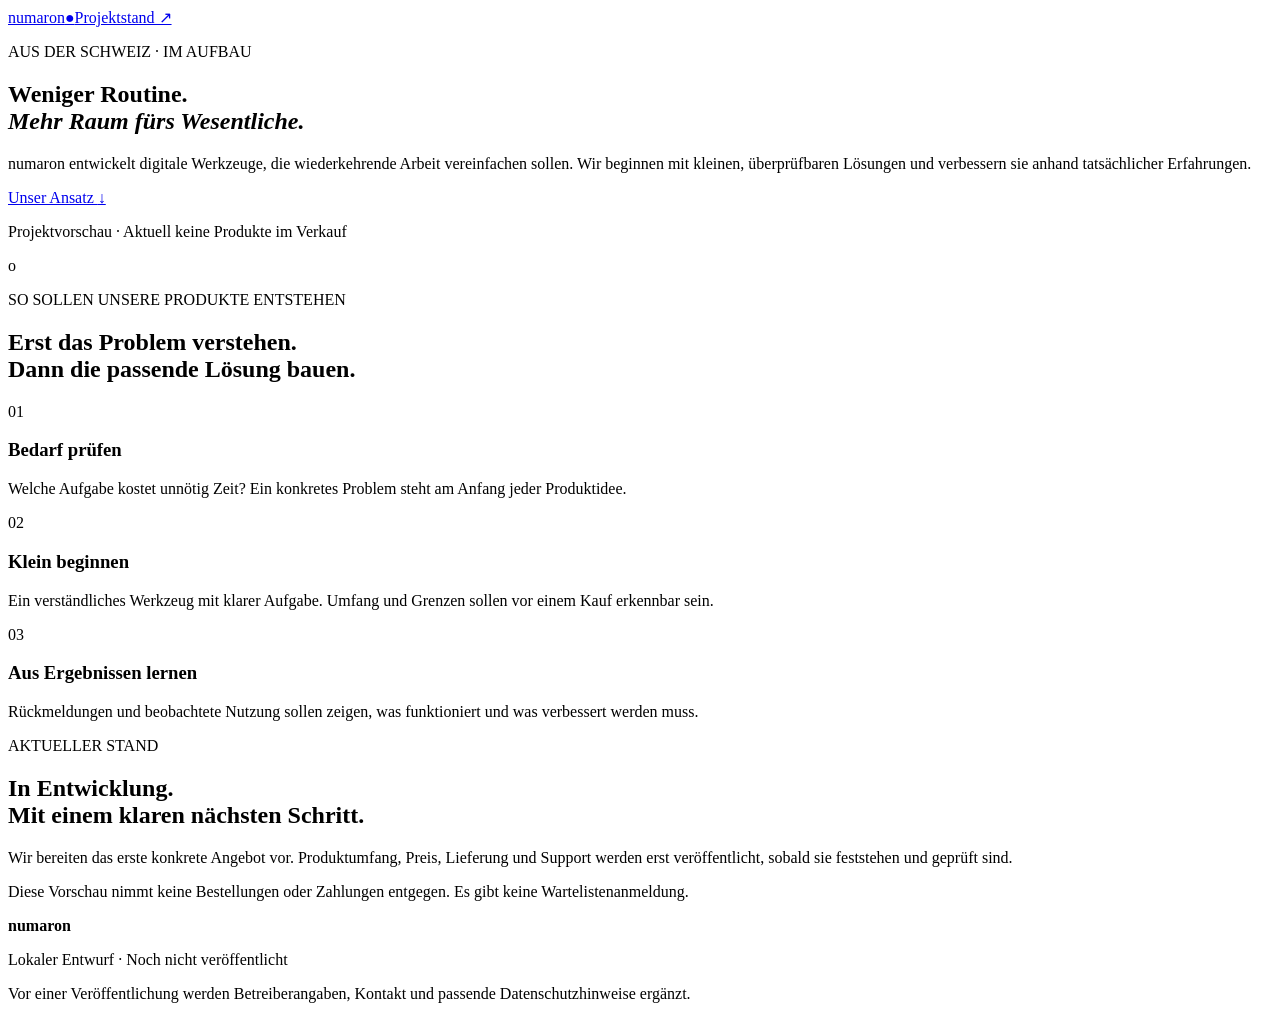
==== web/obolus-public/index.html @ bef94f31 "Add Amplitude events to numaron website and local dashboard" ====
<!doctype html>
<html lang="de">
<head>
  <meta charset="utf-8">
  <meta name="viewport" content="width=device-width, initial-scale=1">
  <meta name="robots" content="noindex, nofollow">
  <meta name="description" content="numaron entwickelt digitale Werkzeuge für einfachere Arbeitsabläufe. Vorschau des Projekts aus der Schweiz.">
  <title>numaron — Digitale Werkzeuge. Klare Ergebnisse.</title>
  <link rel="stylesheet" href="styles.css">
  <script src="https://cdn.amplitude.com/script/f7d07467c3be44b239f7dcea69ec713e.js"></script>
  <script>
    const amplitudeKey = 'f7d07467c3be44b239f7dcea69ec713e';
    if (!amplitudeKey || !window.amplitude || !window.sessionReplay) {
      console.error('[amplitude] SDK unavailable — no events will be sent');
    } else {
      window.amplitude.add(window.sessionReplay.plugin({ sampleRate: 1, serverZone: 'US' }));
      window.amplitude.init(amplitudeKey, {
        serverZone: 'US',
        autocapture: true,
      });
      window.amplitude.track('seite aufgerufen');
    }
  </script>
</head>
<body>
  <header class="wrap"><a class="brand" href="#start" aria-label="numaron Startseite">numaron<span>●</span></a><a href="#stand">Projektstand ↗</a></header>
  <main id="start">
    <section class="hero wrap">
      <p class="eyebrow">AUS DER SCHWEIZ · IM AUFBAU</p>
      <h1>Weniger Routine.<br><em>Mehr Raum fürs Wesentliche.</em></h1>
      <p class="intro">numaron entwickelt digitale Werkzeuge, die wiederkehrende Arbeit vereinfachen sollen. Wir beginnen mit kleinen, überprüfbaren Lösungen und verbessern sie anhand tatsächlicher Erfahrungen.</p>
      <a class="button" href="#ansatz">Unser Ansatz <span aria-hidden="true">↓</span></a>
      <p class="note">Projektvorschau · Aktuell keine Produkte im Verkauf</p>
      <div class="orbit" aria-hidden="true"><div></div><span>o</span></div>
    </section>
    <section id="ansatz" class="wrap approach">
      <p class="eyebrow">SO SOLLEN UNSERE PRODUKTE ENTSTEHEN</p>
      <h2>Erst das Problem verstehen.<br>Dann die passende Lösung bauen.</h2>
      <div class="cards">
        <article><span class="number">01</span><h3>Bedarf prüfen</h3><p>Welche Aufgabe kostet unnötig Zeit? Ein konkretes Problem steht am Anfang jeder Produktidee.</p></article>
        <article><span class="number">02</span><h3>Klein beginnen</h3><p>Ein verständliches Werkzeug mit klarer Aufgabe. Umfang und Grenzen sollen vor einem Kauf erkennbar sein.</p></article>
        <article><span class="number">03</span><h3>Aus Ergebnissen lernen</h3><p>Rückmeldungen und beobachtete Nutzung sollen zeigen, was funktioniert und was verbessert werden muss.</p></article>
      </div>
    </section>
    <section id="stand" class="wrap status">
      <div><p class="eyebrow">AKTUELLER STAND</p><h2>In Entwicklung.<br>Mit einem klaren nächsten Schritt.</h2></div>
      <div><p>Wir bereiten das erste konkrete Angebot vor. Produktumfang, Preis, Lieferung und Support werden erst veröffentlicht, sobald sie feststehen und geprüft sind.</p><p>Diese Vorschau nimmt keine Bestellungen oder Zahlungen entgegen. Es gibt keine Wartelistenanmeldung.</p></div>
    </section>
  </main>
  <footer class="wrap"><strong>numaron</strong><p>Lokaler Entwurf · Noch nicht veröffentlicht</p><p>Vor einer Veröffentlichung werden Betreiberangaben, Kontakt und passende Datenschutzhinweise ergänzt.</p></footer>
</body>
</html>
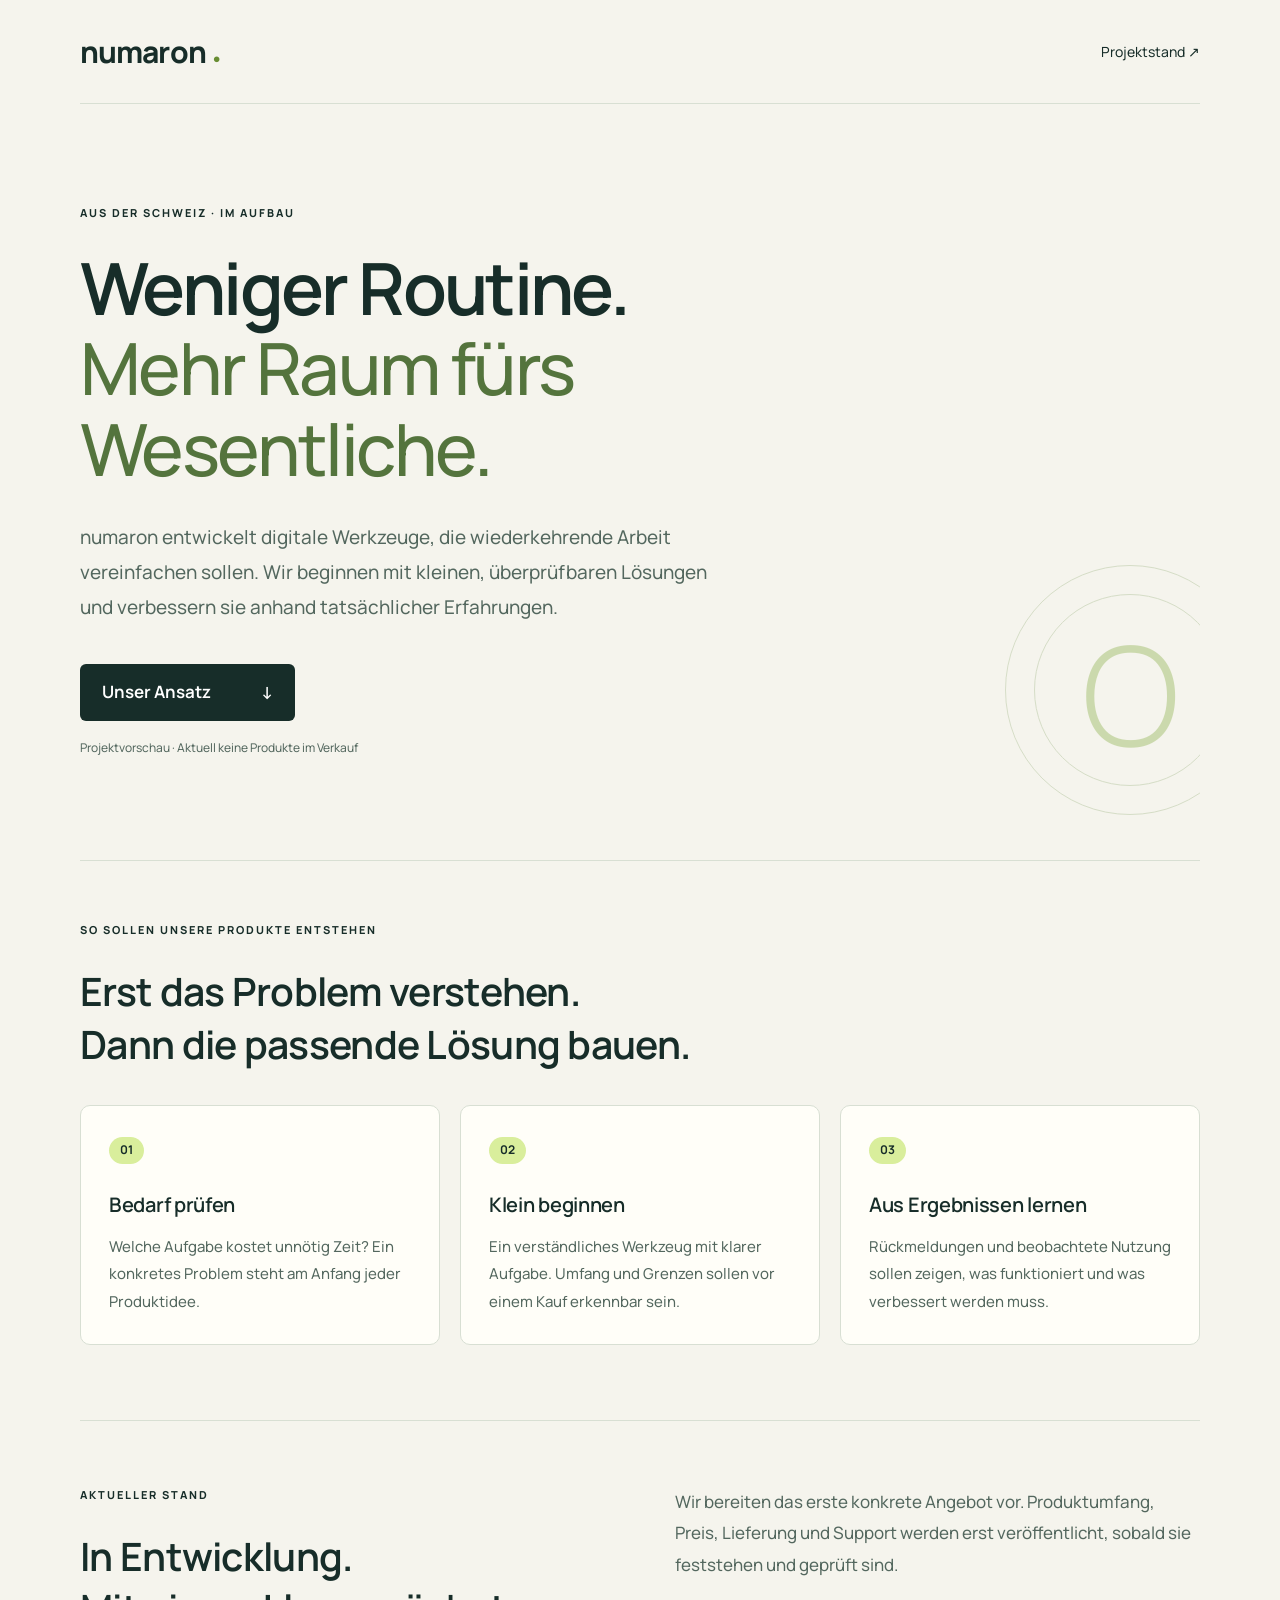
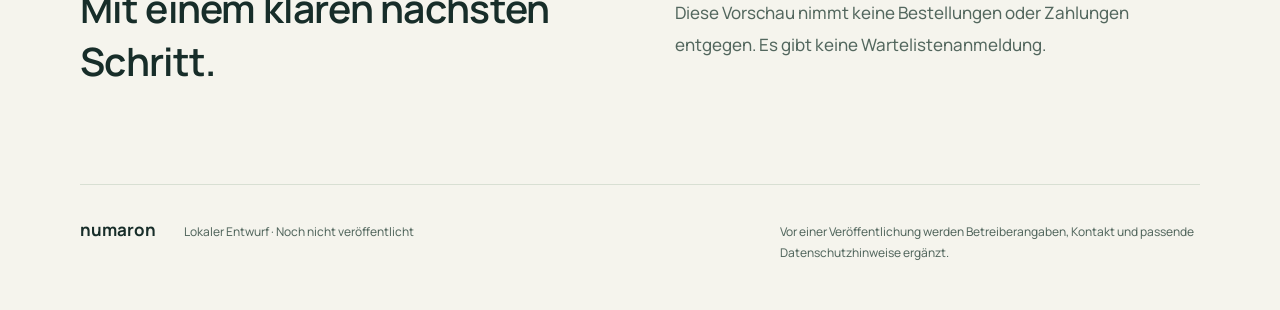
==== commit b69ac459: "Use shared Manrope typography on public numaron website" ====
--- a/web/obolus-public/index.html
+++ b/web/obolus-public/index.html
@@ -6,6 +6,7 @@
   <meta name="robots" content="noindex, nofollow">
   <meta name="description" content="numaron entwickelt digitale Werkzeuge für einfachere Arbeitsabläufe. Vorschau des Projekts aus der Schweiz.">
   <title>numaron — Digitale Werkzeuge. Klare Ergebnisse.</title>
+  <link rel="preload" href="fonts/Manrope-Variable.ttf" as="font" type="font/ttf" crossorigin>
   <link rel="stylesheet" href="styles.css">
   <script src="https://cdn.amplitude.com/script/f7d07467c3be44b239f7dcea69ec713e.js"></script>
   <script>
--- a/web/obolus-public/styles.css
+++ b/web/obolus-public/styles.css
@@ -0,0 +1,12 @@
+:root{color-scheme:light;--ink:#172d29;--muted:#53675e;--paper:#f5f4ed;--line:#d8dfd3;--accent:#d9ee9c}
+*{box-sizing:border-box}html{scroll-behavior:smooth;scroll-padding-top:30px}body{margin:0;background:var(--paper);color:var(--ink);font:17px/1.65 system-ui,-apple-system,"Segoe UI",sans-serif}.wrap{width:min(1120px,calc(100% - 48px));margin-inline:auto}a{color:inherit}header{display:flex;align-items:center;justify-content:space-between;padding-block:26px;border-bottom:1px solid var(--line)}header a{text-decoration:none;font-size:14px}.brand{font-size:30px;font-weight:800;letter-spacing:-1.6px}.brand span{font-size:13px;margin-left:7px;color:#688d32}.hero{padding-block:100px 90px;position:relative;overflow:hidden}.eyebrow{font-size:11px;font-weight:750;letter-spacing:2px;margin:0 0 25px}h1{font-size:clamp(42px,6vw,72px);line-height:1.1;letter-spacing:-3px;max-width:840px;margin:0 0 30px;position:relative;z-index:1}h1 em{font-style:normal;color:#54743d}.intro{max-width:650px;color:var(--muted);font-size:19px;position:relative;z-index:1}.button{display:inline-flex;align-items:center;gap:50px;background:var(--ink);color:white;padding:14px 22px;border-radius:6px;margin-top:20px;text-decoration:none;font-weight:650}.button:hover{background:#345344}a:focus-visible{outline:3px solid #668d20;outline-offset:5px}.note{font-size:12px;color:var(--muted);margin-top:17px}.orbit{position:absolute;right:-55px;bottom:45px;width:250px;height:250px;border:1px solid #bccba8;border-radius:50%;z-index:0;opacity:.55;pointer-events:none}.orbit div{position:absolute;inset:28px;border:1px solid #bccba8;border-radius:50%}.orbit span{display:block;text-align:center;line-height:220px;font-size:180px;font-weight:200;color:#aac479}.approach{padding-block:60px 75px;border-top:1px solid var(--line)}h2{font-size:clamp(27px,3.5vw,39px);line-height:1.25;letter-spacing:-1.2px;margin:0 0 32px}.cards{display:grid;grid-template-columns:repeat(3,1fr);gap:20px;margin-top:35px}article{padding:28px;border:1px solid var(--line);border-radius:10px;background:#fffef8}.number{display:inline-block;background:var(--accent);padding:3px 11px;border-radius:20px;font-size:12px;font-weight:700}h3{font-size:20px;margin:25px 0 12px}article p{font-size:15px;color:var(--muted);margin:0}.status{border-top:1px solid var(--line);padding-block:65px;display:grid;grid-template-columns:1fr 1fr;gap:70px}.status p:not(.eyebrow){color:var(--muted);margin-top:0}footer{border-top:1px solid var(--line);padding-block:25px 35px;display:flex;align-items:baseline;gap:28px}footer p{font-size:12px;color:var(--muted)}footer p:last-child{max-width:420px;margin-left:auto}@media(max-width:750px){.hero{padding-block:65px}.orbit{display:none}.cards,.status{grid-template-columns:1fr}.status{gap:10px}.cards{gap:14px}h1{letter-spacing:-1.8px}footer{display:block}footer p:last-child{margin-left:0}}@media(prefers-reduced-motion:reduce){html{scroll-behavior:auto}}
+
+/* Shared numaron typography, hosted locally alongside the public website. */
+@font-face{font-family:Manrope;font-style:normal;font-weight:200 800;font-display:swap;src:url('fonts/Manrope-Variable.ttf') format('truetype')}
+:root{--font-ui:Manrope,'Segoe UI',sans-serif;font-optical-sizing:auto}
+body{font-family:var(--font-ui);font-weight:450;line-height:1.7}
+button,input,textarea,select{font-family:var(--font-ui)}
+h1{font-weight:620;letter-spacing:-2.6px;line-height:1.12}h1 em{font-weight:500}
+h2{font-weight:620;letter-spacing:-.7px;line-height:1.35}h3{font-weight:600;letter-spacing:-.3px;line-height:1.6}
+.intro,article p,.status p:not(.eyebrow){line-height:1.85}.brand{font-weight:750;letter-spacing:-.9px}
+@media(max-width:750px){h1{letter-spacing:-1.5px;line-height:1.14}}
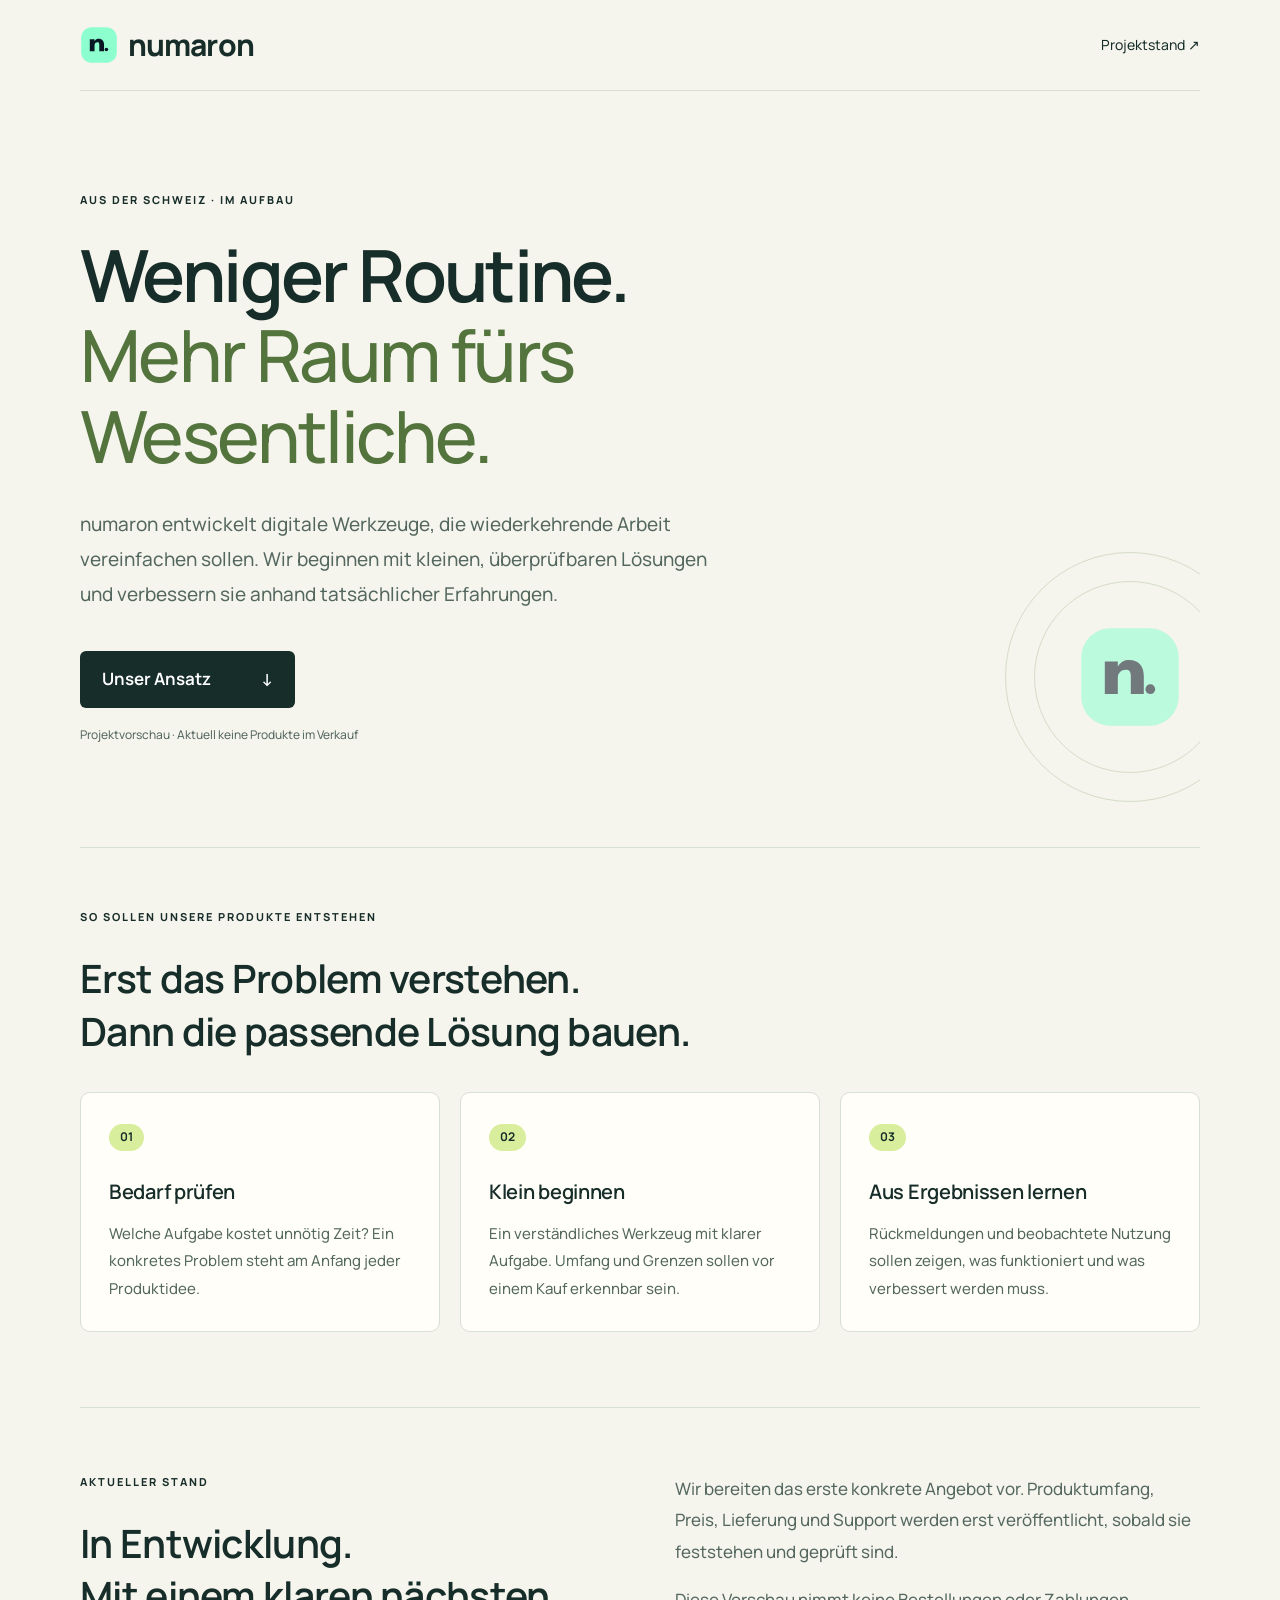
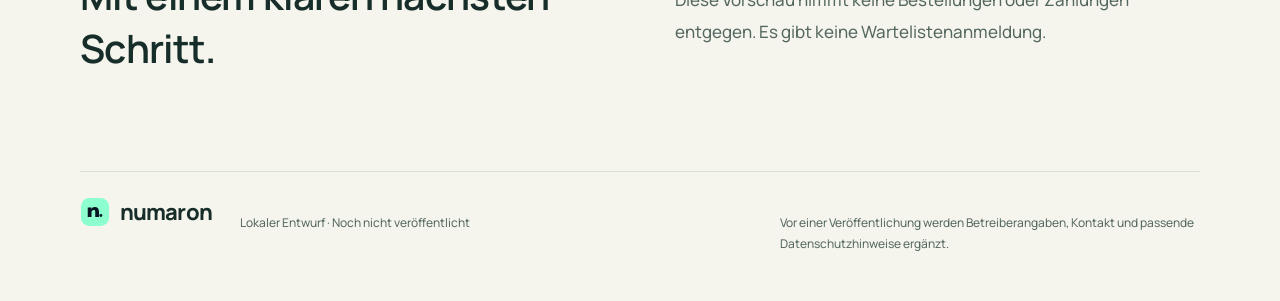
==== commit b2fb8ebf: "Match public website logo to numaron Founder Studio" ====
--- a/web/obolus-public/index.html
+++ b/web/obolus-public/index.html
@@ -24,7 +24,8 @@
   </script>
 </head>
 <body>
-  <header class="wrap"><a class="brand" href="#start" aria-label="numaron Startseite">numaron<span>●</span></a><a href="#stand">Projektstand ↗</a></header>
+  <svg class="logo-definitions" aria-hidden="true" xmlns="http://www.w3.org/2000/svg"><symbol id="numaron-mark" viewBox="0 0 64 64"><rect x="2" y="2" width="60" height="60" rx="18" fill="currentColor"/><g transform="translate(-1.5 -1.5)"><path d="M18 44V24h8v3c2-3 4-4 7-4 6 0 9 4 9 10v11h-8V33c0-3-1-4-3-4-3 0-5 2-5 5v10Z" fill="#081522"/><circle cx="46" cy="41" r="3" fill="#081522"/></g></symbol></svg>
+  <header class="wrap"><a class="brand" href="#start" aria-label="numaron Startseite"><svg class="numaron-logo" aria-hidden="true"><use href="#numaron-mark"/></svg>numaron</a><a href="#stand">Projektstand ↗</a></header>
   <main id="start">
     <section class="hero wrap">
       <p class="eyebrow">AUS DER SCHWEIZ · IM AUFBAU</p>
@@ -32,7 +33,7 @@
       <p class="intro">numaron entwickelt digitale Werkzeuge, die wiederkehrende Arbeit vereinfachen sollen. Wir beginnen mit kleinen, überprüfbaren Lösungen und verbessern sie anhand tatsächlicher Erfahrungen.</p>
       <a class="button" href="#ansatz">Unser Ansatz <span aria-hidden="true">↓</span></a>
       <p class="note">Projektvorschau · Aktuell keine Produkte im Verkauf</p>
-      <div class="orbit" aria-hidden="true"><div></div><span>o</span></div>
+      <div class="orbit" aria-hidden="true"><div></div><svg class="numaron-logo" aria-hidden="true"><use href="#numaron-mark"/></svg></div>
     </section>
     <section id="ansatz" class="wrap approach">
       <p class="eyebrow">SO SOLLEN UNSERE PRODUKTE ENTSTEHEN</p>
@@ -48,6 +49,6 @@
       <div><p>Wir bereiten das erste konkrete Angebot vor. Produktumfang, Preis, Lieferung und Support werden erst veröffentlicht, sobald sie feststehen und geprüft sind.</p><p>Diese Vorschau nimmt keine Bestellungen oder Zahlungen entgegen. Es gibt keine Wartelistenanmeldung.</p></div>
     </section>
   </main>
-  <footer class="wrap"><strong>numaron</strong><p>Lokaler Entwurf · Noch nicht veröffentlicht</p><p>Vor einer Veröffentlichung werden Betreiberangaben, Kontakt und passende Datenschutzhinweise ergänzt.</p></footer>
+  <footer class="wrap"><a class="brand footer-brand" href="#start" aria-label="numaron Startseite"><svg class="numaron-logo" aria-hidden="true"><use href="#numaron-mark"/></svg>numaron</a><p>Lokaler Entwurf · Noch nicht veröffentlicht</p><p>Vor einer Veröffentlichung werden Betreiberangaben, Kontakt und passende Datenschutzhinweise ergänzt.</p></footer>
 </body>
 </html>
--- a/web/obolus-public/styles.css
+++ b/web/obolus-public/styles.css
@@ -10,3 +10,11 @@
 h2{font-weight:620;letter-spacing:-.7px;line-height:1.35}h3{font-weight:600;letter-spacing:-.3px;line-height:1.6}
 .intro,article p,.status p:not(.eyebrow){line-height:1.85}.brand{font-weight:750;letter-spacing:-.9px}
 @media(max-width:750px){h1{letter-spacing:-1.5px;line-height:1.14}}
+
+/* Same vector mark and mint colour as the Founder Studio. */
+.logo-definitions{position:absolute;width:0;height:0;overflow:hidden}
+.numaron-logo{display:block;width:38px;height:38px;flex-shrink:0;color:#8dffcf}
+.brand{display:inline-flex;align-items:center;gap:10px;line-height:1.2;text-decoration:none}
+.footer-brand{font-size:22px}.footer-brand .numaron-logo{width:30px;height:30px}
+.orbit>.numaron-logo{position:absolute;width:104px;height:104px;left:50%;top:50%;transform:translate(-50%,-50%)}
+@media(max-width:750px){header{gap:16px}.brand{font-size:26px;gap:8px}.brand .numaron-logo{width:36px;height:36px}.footer-brand{font-size:22px}.footer-brand .numaron-logo{width:30px;height:30px}}
